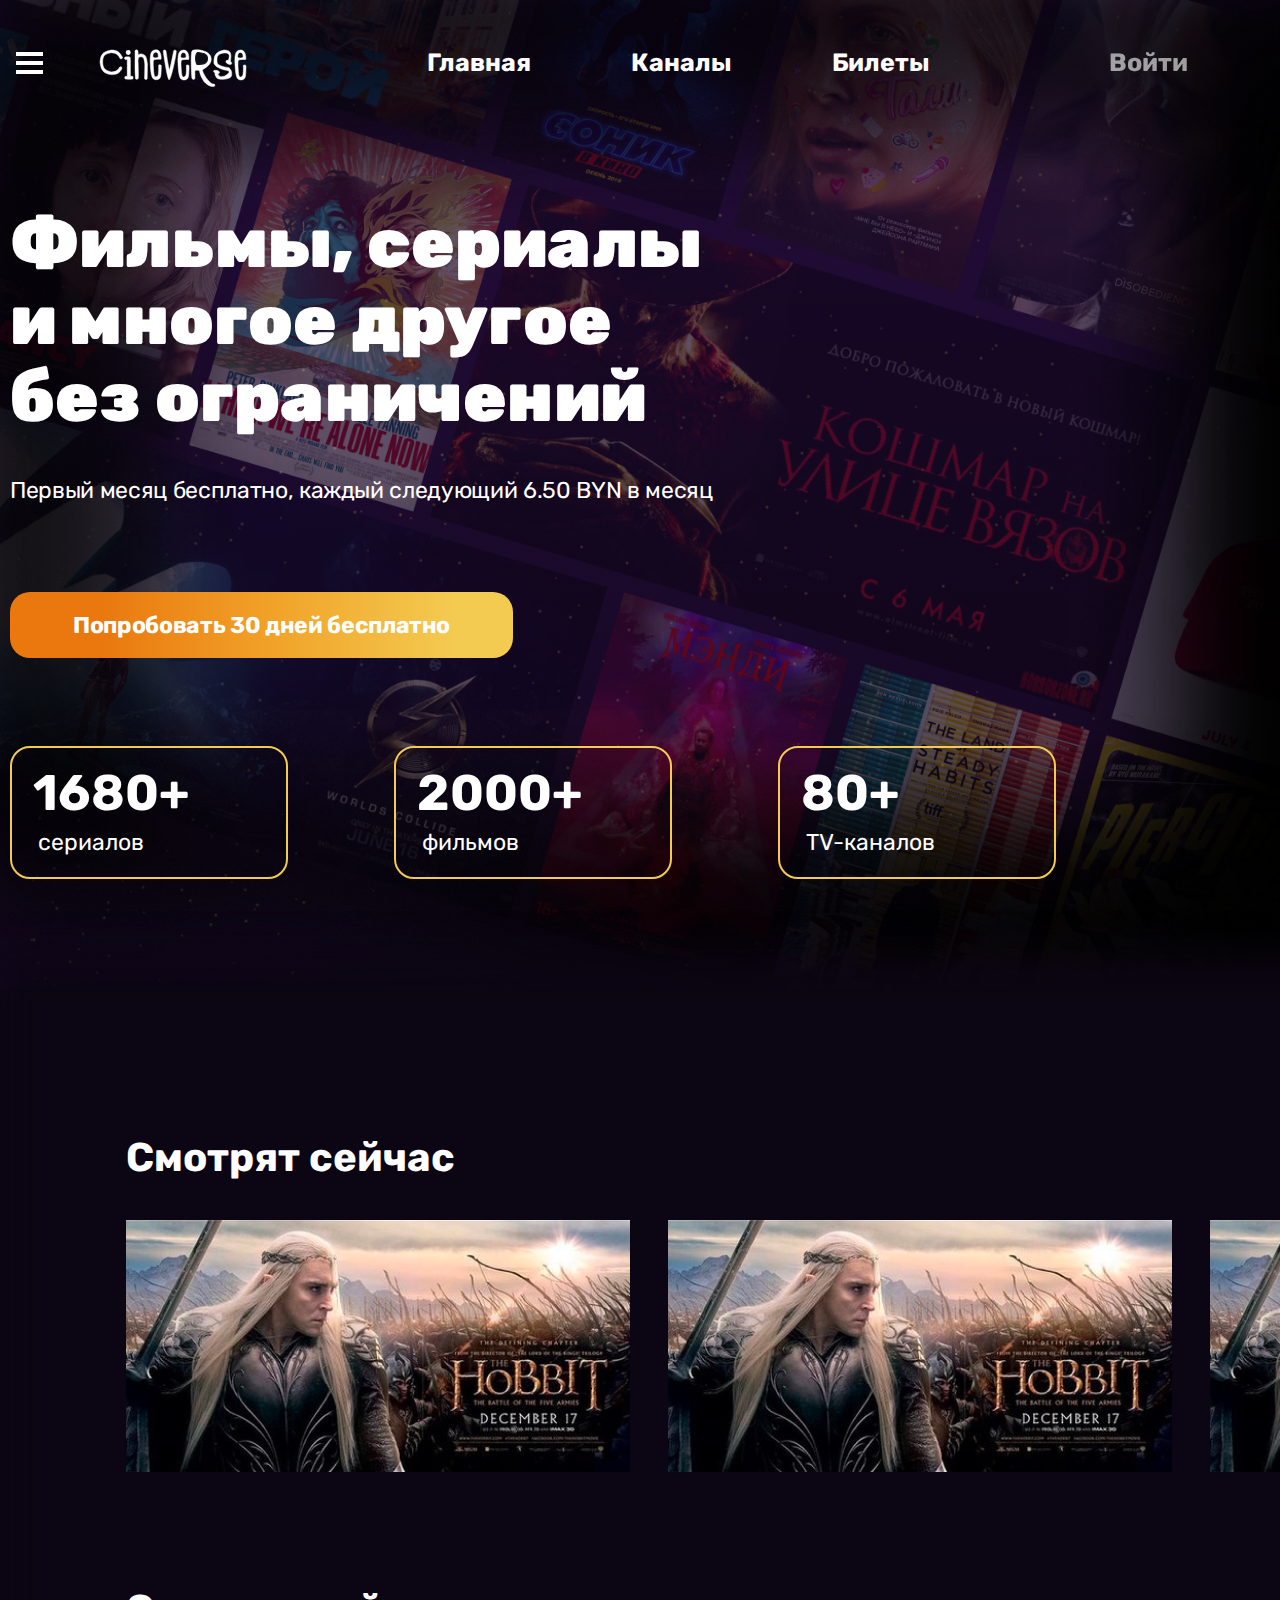
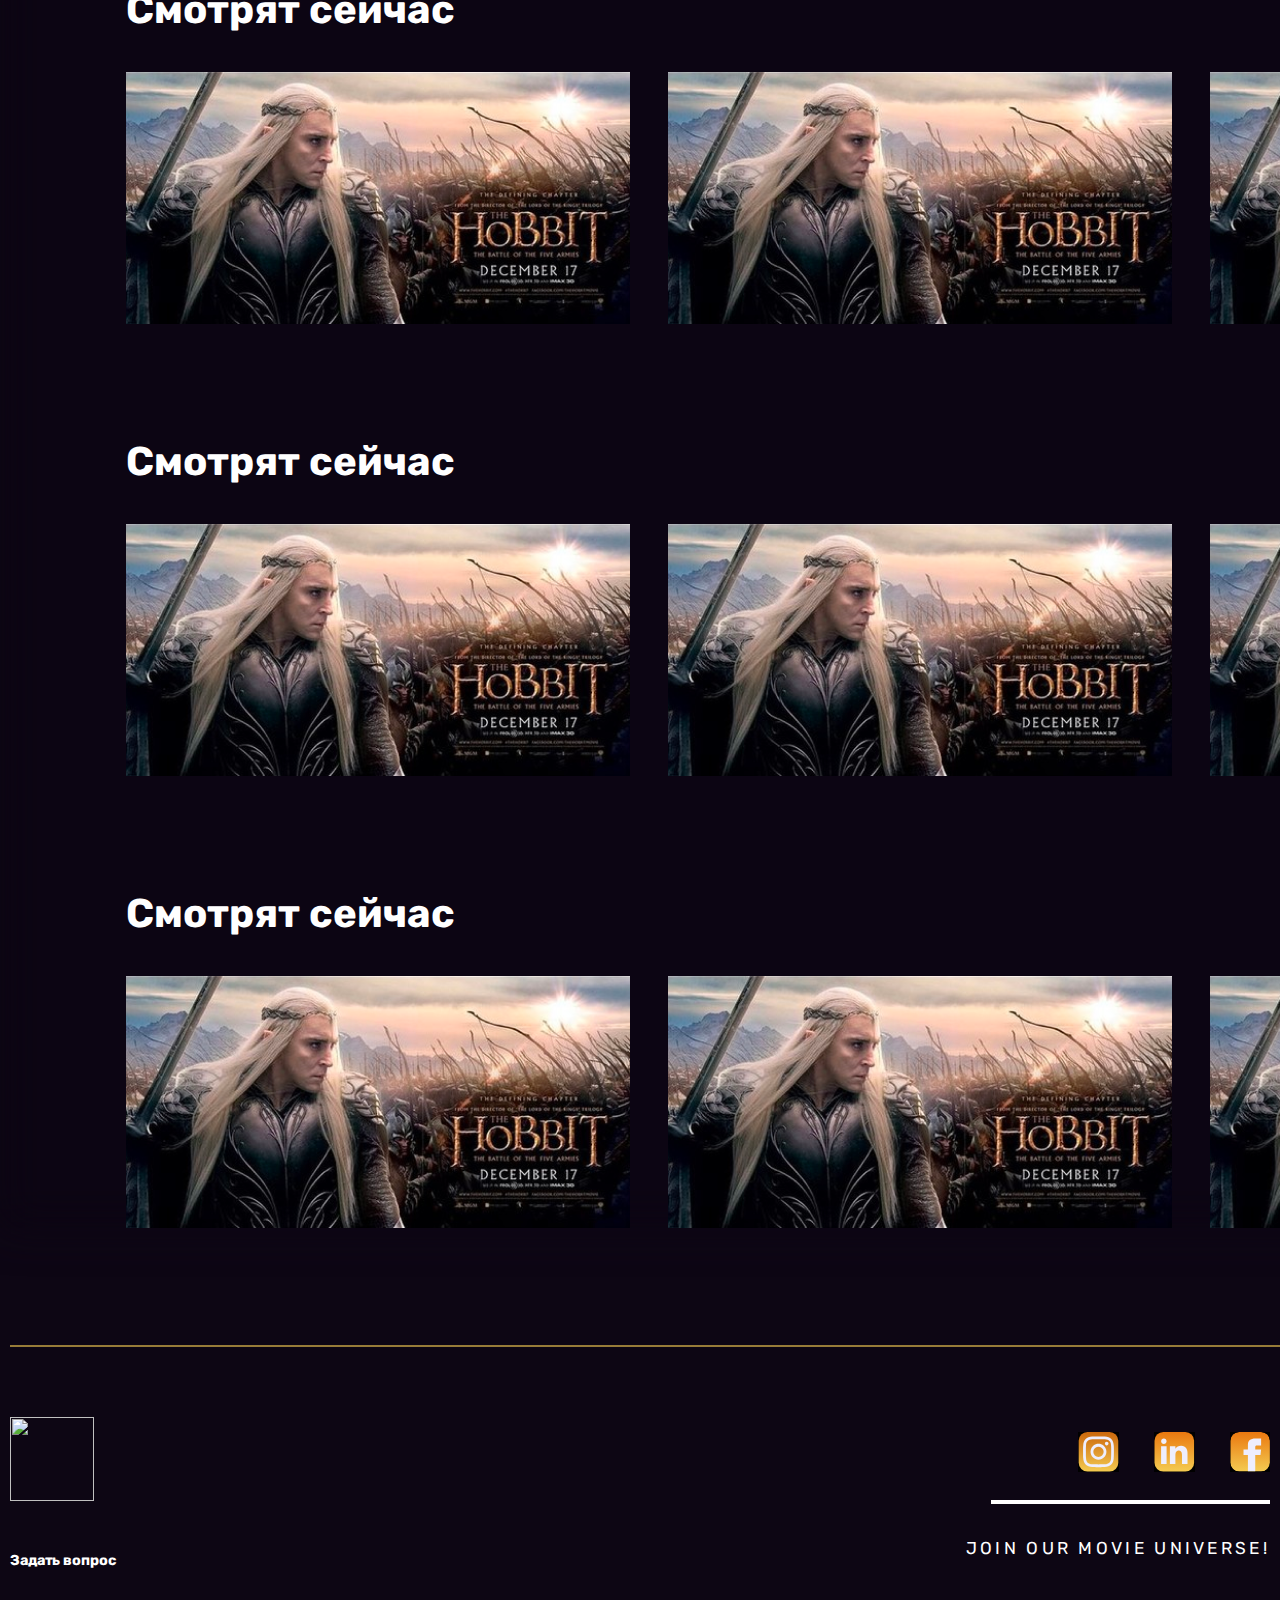
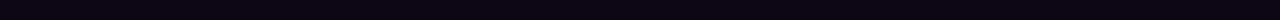
==== index.html @ 1acb1a7b "added popup menu for header" ====
<!DOCTYPE html>
<html lang="ru">
  <head>
    <meta charset="UTF-8" />
    <meta http-equiv="X-UA-Compatible" content="IE=edge" />
    <meta name="viewport" content="width=device-width, initial-scale=1.0" />
    <title>Главная</title>
    <link rel="preconnect" href="https://fonts.googleapis.com" />
    <link rel="preconnect" href="https://fonts.gstatic.com" crossorigin />
    <link
      href="https://fonts.googleapis.com/css2?family=Rubik:wght@400;700;900&display=swap"
      rel="stylesheet"
    />
    <link rel="stylesheet" href="style.css" />
  </head>
  <body>
    <div class="wrapper">
      <header class="header">
        <div class="container">
          <div class="header__inner">
            <div class="header__menu">
              <button class="header__btn">
                <span></span>
                <span></span>
                <span></span>
              </button>
              <div class="header__menu-container">
                <ul class="menu-list">
                  <li class="menu-item">
                    <img class="menu-icon" src="images/general.png" alt="" /><a
                      href="index.html"
                      class="menu-link"
                      >Главная</a
                    >
                  </li>
                  <li class="menu-item">
                    <img class="menu-icon" src="images/ticket.png" alt="" /><a
                      href=""
                      class="menu-link"
                      >Билеты</a
                    >
                  </li>
                  <li class="menu-item">
                    <img class="menu-icon" src="images/sub.png" alt="" /><a
                      href="subscription.html"
                      class="menu-link"
                      >Подписка</a
                    >
                  </li>
                  <li class="menu-item">
                    <img class="menu-icon" src="images/media.png" alt="" /><a
                      href=""
                      class="menu-link"
                      >Медиа</a
                    >
                  </li>
                </ul>
              </div>
            </div>
            <img class="logo" src="images/Logo_words.svg" alt="" />
            <nav class="menu">
              <ul class="menu__list">
                <li class="menu__list-item">
                  <a class="menu__list-link" href="#">Главная</a>
                </li>
                <li class="menu__list-item">
                  <a class="menu__list-link" href="#">Каналы</a>
                </li>
                <li class="menu__list-item">
                  <a class="menu__list-link" href="#">Билеты</a>
                </li>
              </ul>
            </nav>
            <div class="menu__list-item">
              <a href="login.html" class="menu__list-link menu__login">Войти</a>
            </div>
          </div>
        </div>
      </header>
      <main class="main">
        <section class="promo">
          <div class="container">
            <div class="promo__inner">
              <h1 class="promo__title">Фильмы, сериалы и многое другое без ограничений</h1>
              <p class="promo__offer">Первый месяц бесплатно, каждый следующий 6.50 BYN в месяц</p>
              <button class="promo__btn" type="button" onclick="animateButton()">
                <p class="promo__btn-text">Попробовать 30 дней бесплатно</p>
              </button>
              <div class="promo__decorate">
                <div class="promo__decorate__el">
                  <h2 class="promo__decorate__el__stat">1680+</h2>
                  <p class="promo__decorate__el__type">сериалов</p>
                </div>
                <div class="promo__decorate__el">
                  <h2 class="promo__decorate__el__stat">2000+</h2>
                  <p class="promo__decorate__el__type">фильмов</p>
                </div>
                <div class="promo__decorate__el">
                  <h2 class="promo__decorate__el__stat">80+</h2>
                  <p class="promo__decorate__el__type">TV-каналов</p>
                </div>
              </div>
            </div>
          </div>
        </section>
        <section class="films">
          <div class="container">
            <div class="films__inner">
              <div class="watching-now">
                <a class="watching-now__title" href="#">Смотрят сейчас</a>
                <div class="watching-now__films">
                  <img class="film-poster" src="images/hobbit.png" alt="film" />
                  <img class="film-poster" src="images/hobbit.png" alt="film" />
                  <img class="film-poster" src="images/hobbit.png" alt="film" />
                </div>
              </div>
              <div class="recommended-series">
                <a class="watching-now__title" href="#">Смотрят сейчас</a>
                <div class="watching-now__films">
                  <img class="film-poster" src="images/hobbit.png" alt="film" />
                  <img class="film-poster" src="images/hobbit.png" alt="film" />
                  <img class="film-poster" src="images/hobbit.png" alt="film" />
                </div>
              </div>
              <div class="movies-evening">
                <a class="watching-now__title" href="#">Смотрят сейчас</a>
                <div class="watching-now__films">
                  <img class="film-poster" src="images/hobbit.png" alt="film" />
                  <img class="film-poster" src="images/hobbit.png" alt="film" />
                  <img class="film-poster" src="images/hobbit.png" alt="film" />
                </div>
              </div>
              <div class="free-films">
                <a class="watching-now__title" href="#">Смотрят сейчас</a>
                <div class="watching-now__films">
                  <img class="film-poster" src="images/hobbit.png" alt="film" />
                  <img class="film-poster" src="images/hobbit.png" alt="film" />
                  <img class="film-poster" src="images/hobbit.png" alt="film" />
                </div>
              </div>
            </div>
          </div>
        </section>
        <footer class="footer">
          <div class="container">
            <div class="footer__inner">
              <div class="horizontal-line"></div>
              <div class="footer__contain">
                <div class="footer__question">
                  <img class="logo-pic" src="images/logo_pic.svg" alt="" />
                  <p class="questionn">Задать вопрос</p>
                </div>
                <div class="footer__social-media">
                  <div class="social-media">
                    <img src="images/inst.svg" alt="" />
                    <img src="images/linked.svg" alt="" />
                    <img src="images/facebook.svg" alt="" />
                  </div>
                  <div class="horizontal-line--small"></div>
                  <p class="footer__wish">JOIN OUR MOVIE UNIVERSE!</p>
                </div>
              </div>
            </div>
          </div>
        </footer>
      </main>
    </div>
    <script src="main.js"></script>
  </body>
</html>
---- style.css ----
html {
  box-sizing: border-box;
  margin: 0;
  padding: 0;
}

*,
*:before,
*:after {
  box-sizing: inherit;
}

body {
  overflow-x: hidden;
  margin: 0;
  padding: 0;
  font-family: "Rubik", sans-serif;
}

h1,
h2,
h3,
h4,
h5,
h6,
p,
span {
  margin: 0;
}

a {
  text-decoration: none;
  color: inherit;
}

ul {
  list-style: none;
  padding: 0;
}

.wrapper {
  width: 100vw;
  min-height: 2200px;
  background: linear-gradient(180deg, #250d3c 0%, #000 63.02%);
  position: relative;
}

.container {
  max-width: 1280px;
  padding: 0 10px;
  margin: 0 auto;
}

.header {
  position: absolute;
  left: 0;
  right: 0;
}

.header__menu {
  position: relative;
}

.header__btn {
  position: relative;
  z-index: 10;
  display: flex;
  flex-direction: column;
  gap: 5px;
  border: none;
  background-color: transparent;
  margin-right: 50px;
  cursor: pointer;
}

.header__btn span {
  border: 2px solid #fff;
  width: 27px;
}

.header__menu-container {
  visibility: hidden;
  opacity: 0;
  z-index: 5;
  top: -24px;
  left: -28px;
  position: absolute;
  width: 290px;
  height: 380px;
  border-radius: 20px;
  background: #5c4375;
  transition: opacity 0.3s, visibility 0s linear 0.3s; /* Добавлена задержка для visibility */
}

.menu-list {
  display: flex;
  flex-direction: column;
  gap: 30px;
  margin: 110px 0 0 22px;
}

.menu-item {
  display: flex;
  gap: 38px;
  align-items: center;
}

.menu-link {
  color: #fff;
  font-size: 32px;
  font-weight: 700;
}

.header__menu-container.menu-open {
  visibility: visible;
  opacity: 1;
  z-index: 5;
  top: -24px;
  left: -28px;
  position: absolute;
  width: 290px;
  height: 380px;
  border-radius: 20px;
  background: #5c4375;
  transition: opacity 0.3s, visibility 0s linear 0s;
}

.logo {
  padding-top: 10px;
  position: relative;
  z-index: 10;
}

.header__inner {
  display: flex;
  align-items: center;
  padding: 32px 0px 0px 0px;
}

.menu {
  width: 862px;
  display: flex;
  justify-content: center;
}

.menu__list {
  display: flex;
  gap: 100px;
  list-style-type: none;
}

.menu__list-link {
  color: #fff;
  font-size: 25px;
  font-weight: 700;
}

.menu__login {
  opacity: 0.6;
}

.promo {
  background-image: url(images/фон.png);
  background-size: cover;
  background-repeat: no-repeat;
  height: 990px;
  padding-top: 205px;
}

.promo__inner {
}

.promo__title {
  color: #fff;
  font-size: 70px;
  font-weight: 900;
  letter-spacing: 0.2px;
  line-height: 77.06px;
  width: 746px;
  margin-bottom: 40px;
}

.promo__offer {
  color: #fff;
  font-size: 23px;
  font-weight: 400;
  letter-spacing: -0.34px;
  margin-bottom: 88px;
}

/* .promo__btn {
  font-family: Rubik;
  padding: 19px 63px;
  align-items: center;
  border-radius: 20px;
  background: linear-gradient(
    270deg,
    #f4cb51 11.01%,
    #f1a329 47.16%,
    #ea780f 81.68%
  );
  border: none;
  margin-bottom: 88px;
} */

.promo__btn {
  font-family: Rubik;
  padding: 19px 63px;
  align-items: center;
  border-radius: 20px;
  cursor: pointer;
  background: linear-gradient(270deg, #f4cb51 11.01%, #f1a329 47.16%, #ea780f 81.68%);
  border: none;
  margin-bottom: 88px;
  transition: transform 0.2s ease-in-out; /* добавляем transition для плавной анимации */
}

.promo__btn:hover {
  font-family: Rubik;
  padding: 19px 63px;
  align-items: center;
  border-radius: 20px;
  cursor: pointer;
  background: linear-gradient(270deg, #f4cb51 11.01%, #f1a329 47.16%, #ea780f 81.68%);
  box-shadow: 2px 3px 20px 0px rgba(0, 0, 0, 0.6) inset;
  border: none;
  margin-bottom: 88px;
  transition: transform 0.2s ease-in-out; /* добавляем transition для плавной анимации */
}

.promo__btn.clicked {
  transform: scale(0.95); /* изменяем масштаб при нажатии */
}

.promo__btn-text {
  color: #fff;
  font-size: 23px;
  font-weight: 700;
  letter-spacing: -0.34px;
}

.promo__decorate {
  display: flex;
  gap: 106px;
}

.promo__decorate__el {
  width: 278px;
  height: 133px;
  border: 2px solid #f4cb52;
  border-radius: 20px;
}

.promo__decorate__el__stat {
  color: #fff;
  font-size: 50px;
  font-weight: 700;
  margin: 28px 0 15px 21px;
  line-height: 35px;
}
.promo__decorate__el__type {
  color: #fff;
  font-size: 23px;
  font-weight: 400;
  margin: 0 0 22px 26px;
  line-height: 32.455px;
}

.films * {
  position: relative;
}

.films {
  background-color: #0c0513;
  /* filter: blur(20px); */
  min-width: 1512px;
  min-height: 1500px;
  position: relative;
  top: 0px;
}

.films::before {
  content: "";
  position: absolute;
  top: -30px;
  left: 0;
  right: 0;
  bottom: 0;
  background-color: inherit;
  filter: blur(20px);
}

.watching-now {
  padding-top: 144px;
}

.watching-now__title {
  color: #fff;
  font-size: 40px;
  font-weight: 700;
  margin-bottom: 39px;
  display: block;
}
.watching-now__films {
  display: flex;
  gap: 38px;
}
.film-poster {
  width: 504px;
  height: 252px;
}

.recommended-series {
  margin-top: 114px;
}

.movies-evening {
  margin-top: 114px;
}

.free-films {
  margin-top: 114px;
}

.footer {
  background: #0d0614;
}

.footer__inner {
  padding-bottom: 53px;
  padding-top: 117px;
}

.horizontal-line {
  height: 0px;
  border: 1px SOLID rgba(244, 203, 82, 0.6);
  width: 1300px;
  margin: 0px auto 70px auto;
}

.footer__contain {
  display: flex;
  justify-content: space-between;
}

.footer__question {
}

.logo-pic {
  width: 84px;
  height: 84px;
  margin-bottom: 54px;
}

.questionn {
  color: #fff;
  font-family: Rubik;
  font-size: 14.396px;
  font-style: normal;
  font-weight: 700;
  line-height: 11.68px; /* 81.138% */
  letter-spacing: -0.121px;
}

.footer__social-media {
  display: flex;
  flex-direction: column;
  align-items: end;
  margin-top: 15px;
}

.social-media {
  display: flex;
  gap: 35px;
}

.horizontal-line--small {
  border: 2px solid #fff;
  width: 279px;
  height: 0px;
  margin-top: 28px;
}

.footer__wish {
  color: #fff;
  text-align: center;
  font-family: Rubik;
  font-size: 17.268px;
  font-style: normal;
  font-weight: 400;
  line-height: 21.949px; /* 127.105% */
  letter-spacing: 3.3px;
  padding-top: 34px;
}
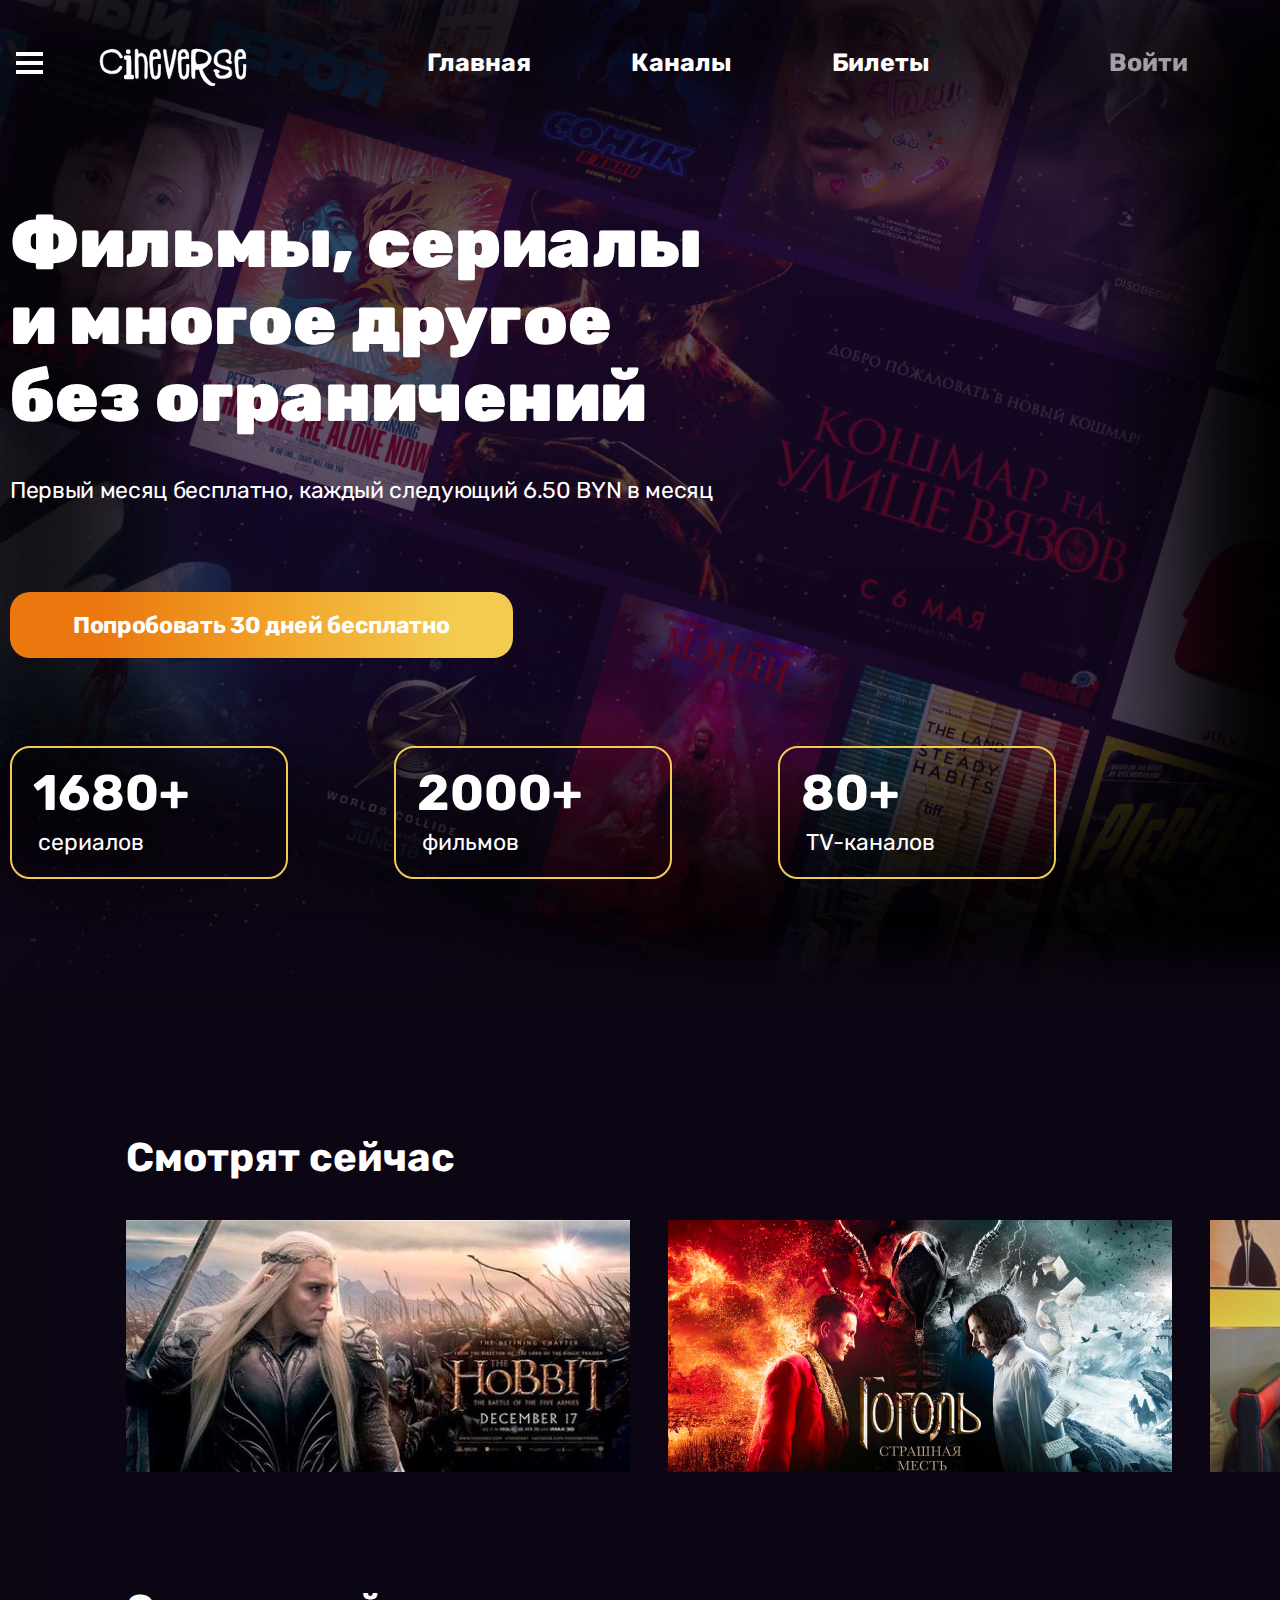
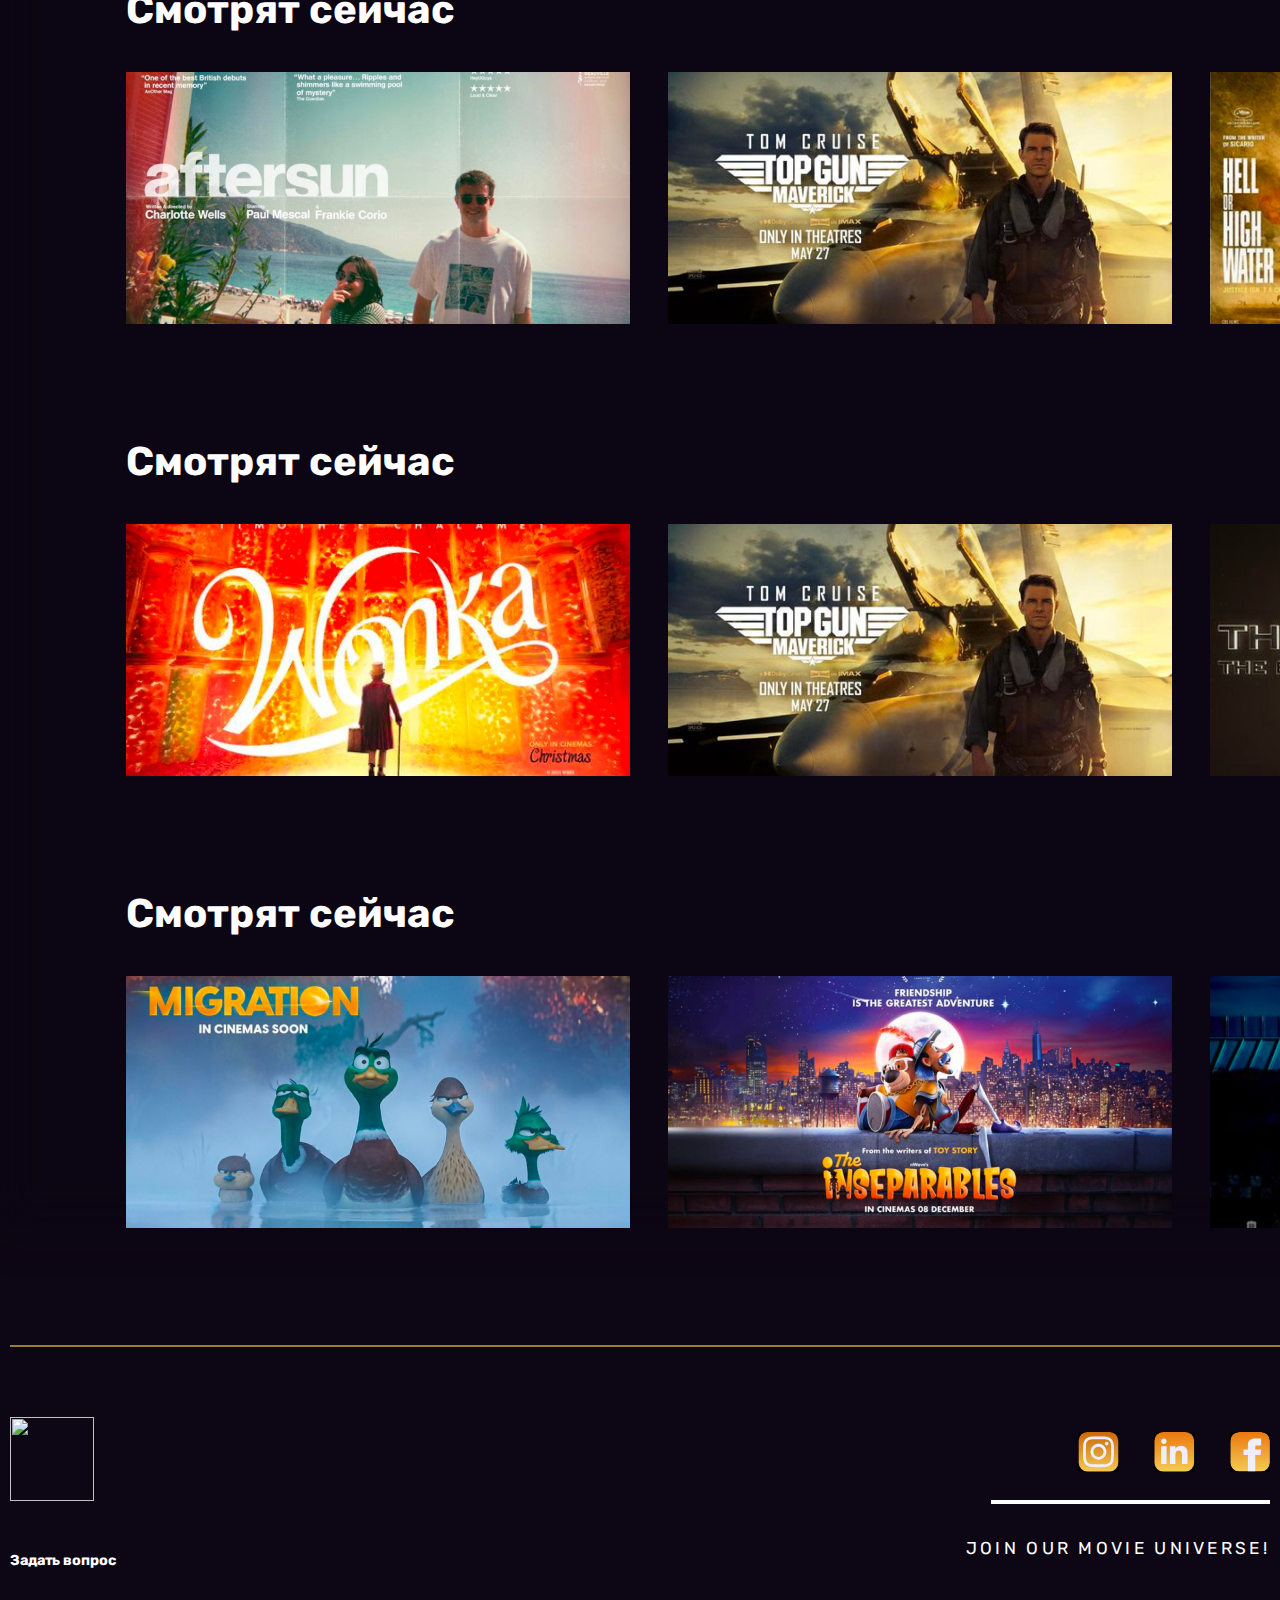
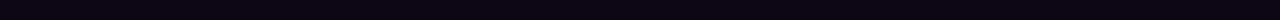
==== commit 0c706506: "changed posters" ====
--- a/index.html
+++ b/index.html
@@ -110,32 +110,32 @@
                 <a class="watching-now__title" href="#">Смотрят сейчас</a>
                 <div class="watching-now__films">
                   <img class="film-poster" src="images/hobbit.png" alt="film" />
-                  <img class="film-poster" src="images/hobbit.png" alt="film" />
-                  <img class="film-poster" src="images/hobbit.png" alt="film" />
+                  <img class="film-poster" src="images/гоголь2.png" alt="film" />
+                  <img class="film-poster" src="images/гоголь.png" alt="film" />
                 </div>
               </div>
               <div class="recommended-series">
                 <a class="watching-now__title" href="#">Смотрят сейчас</a>
                 <div class="watching-now__films">
-                  <img class="film-poster" src="images/hobbit.png" alt="film" />
-                  <img class="film-poster" src="images/hobbit.png" alt="film" />
-                  <img class="film-poster" src="images/hobbit.png" alt="film" />
+                  <img class="film-poster" src="images/afterson.png" alt="film" />
+                  <img class="film-poster" src="images/гоголь3.png" alt="film" />
+                  <img class="film-poster" src="images/гоголь4.png" alt="film" />
                 </div>
               </div>
               <div class="movies-evening">
                 <a class="watching-now__title" href="#">Смотрят сейчас</a>
                 <div class="watching-now__films">
-                  <img class="film-poster" src="images/hobbit.png" alt="film" />
-                  <img class="film-poster" src="images/hobbit.png" alt="film" />
-                  <img class="film-poster" src="images/hobbit.png" alt="film" />
+                  <img class="film-poster" src="images/гоголь5.png" alt="film" />
+                  <img class="film-poster" src="images/гоголь6.png" alt="film" />
+                  <img class="film-poster" src="images/голодныеигры.png" alt="film" />
                 </div>
               </div>
               <div class="free-films">
                 <a class="watching-now__title" href="#">Смотрят сейчас</a>
                 <div class="watching-now__films">
-                  <img class="film-poster" src="images/hobbit.png" alt="film" />
-                  <img class="film-poster" src="images/hobbit.png" alt="film" />
-                  <img class="film-poster" src="images/hobbit.png" alt="film" />
+                  <img class="film-poster" src="images/гоголь8.png" alt="film" />
+                  <img class="film-poster" src="images/гоголь9.png" alt="film" />
+                  <img class="film-poster" src="images/freddys.png" alt="film" />
                 </div>
               </div>
             </div>
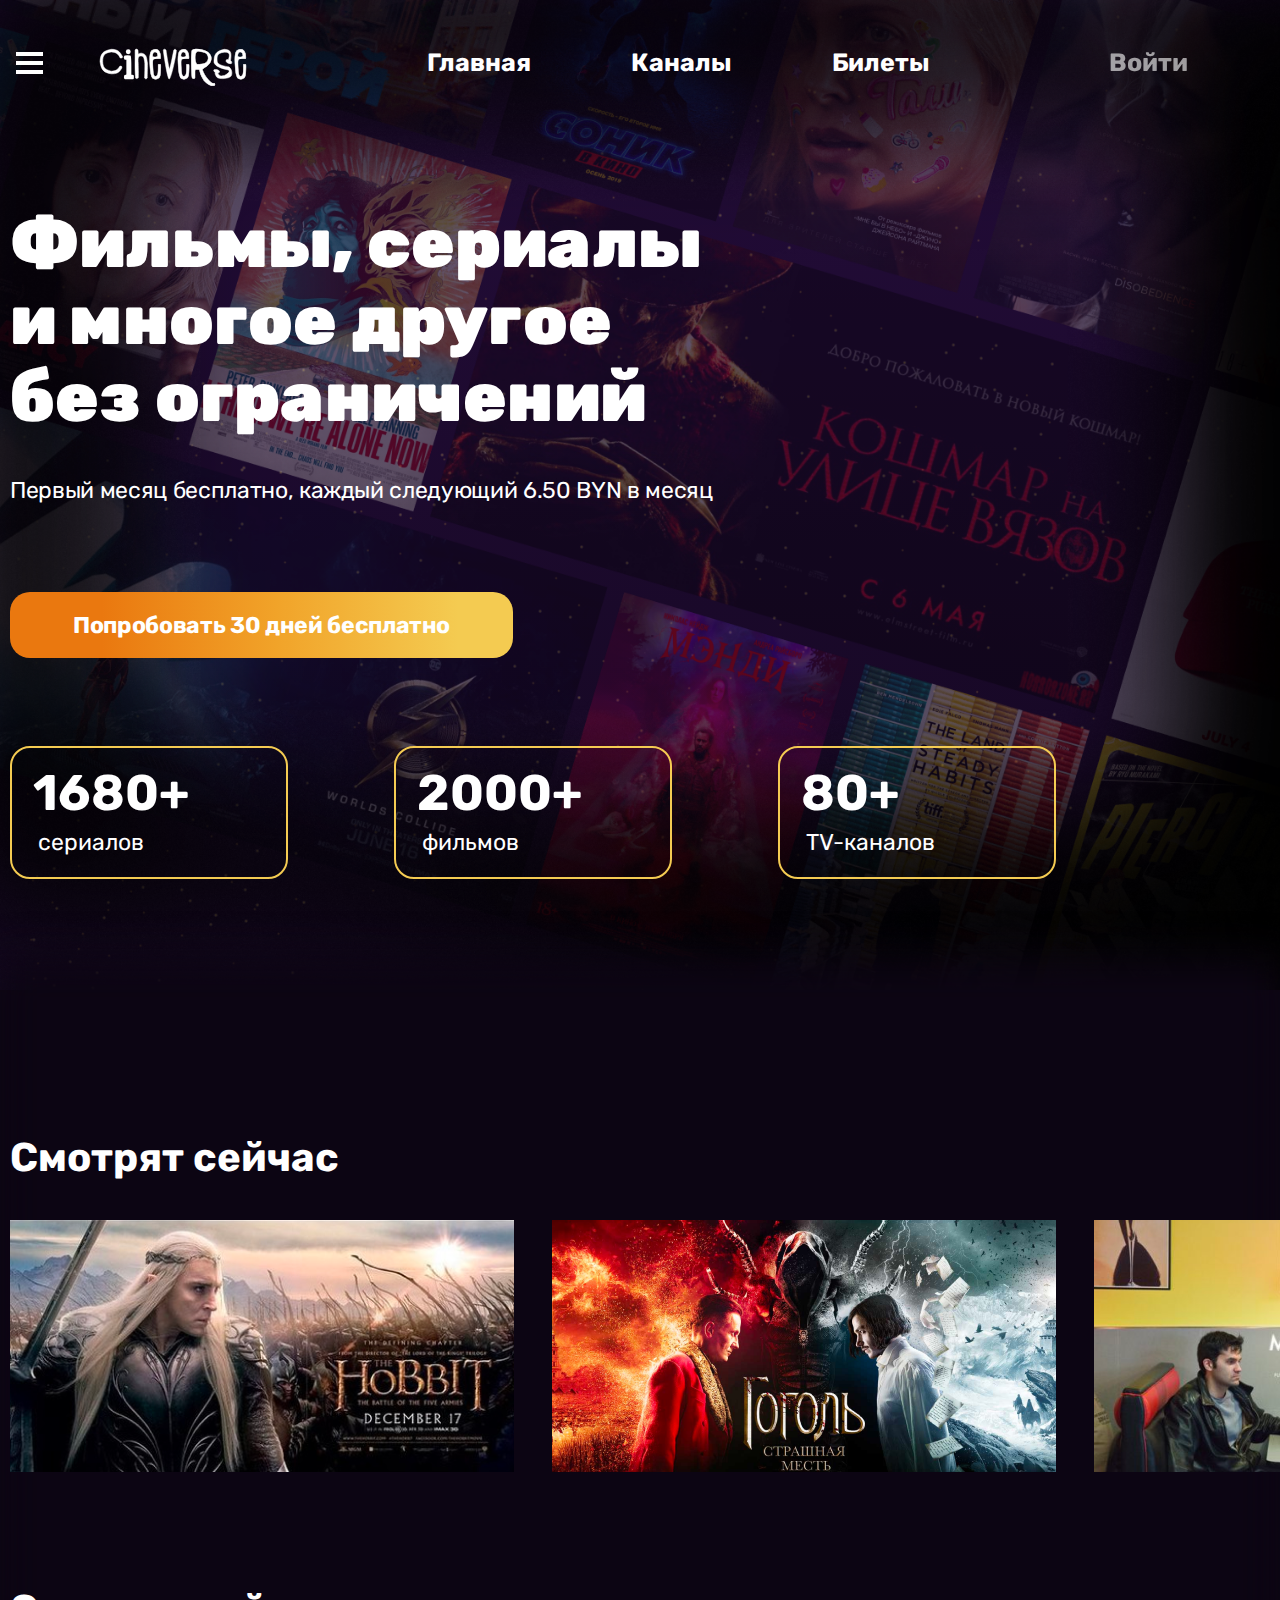
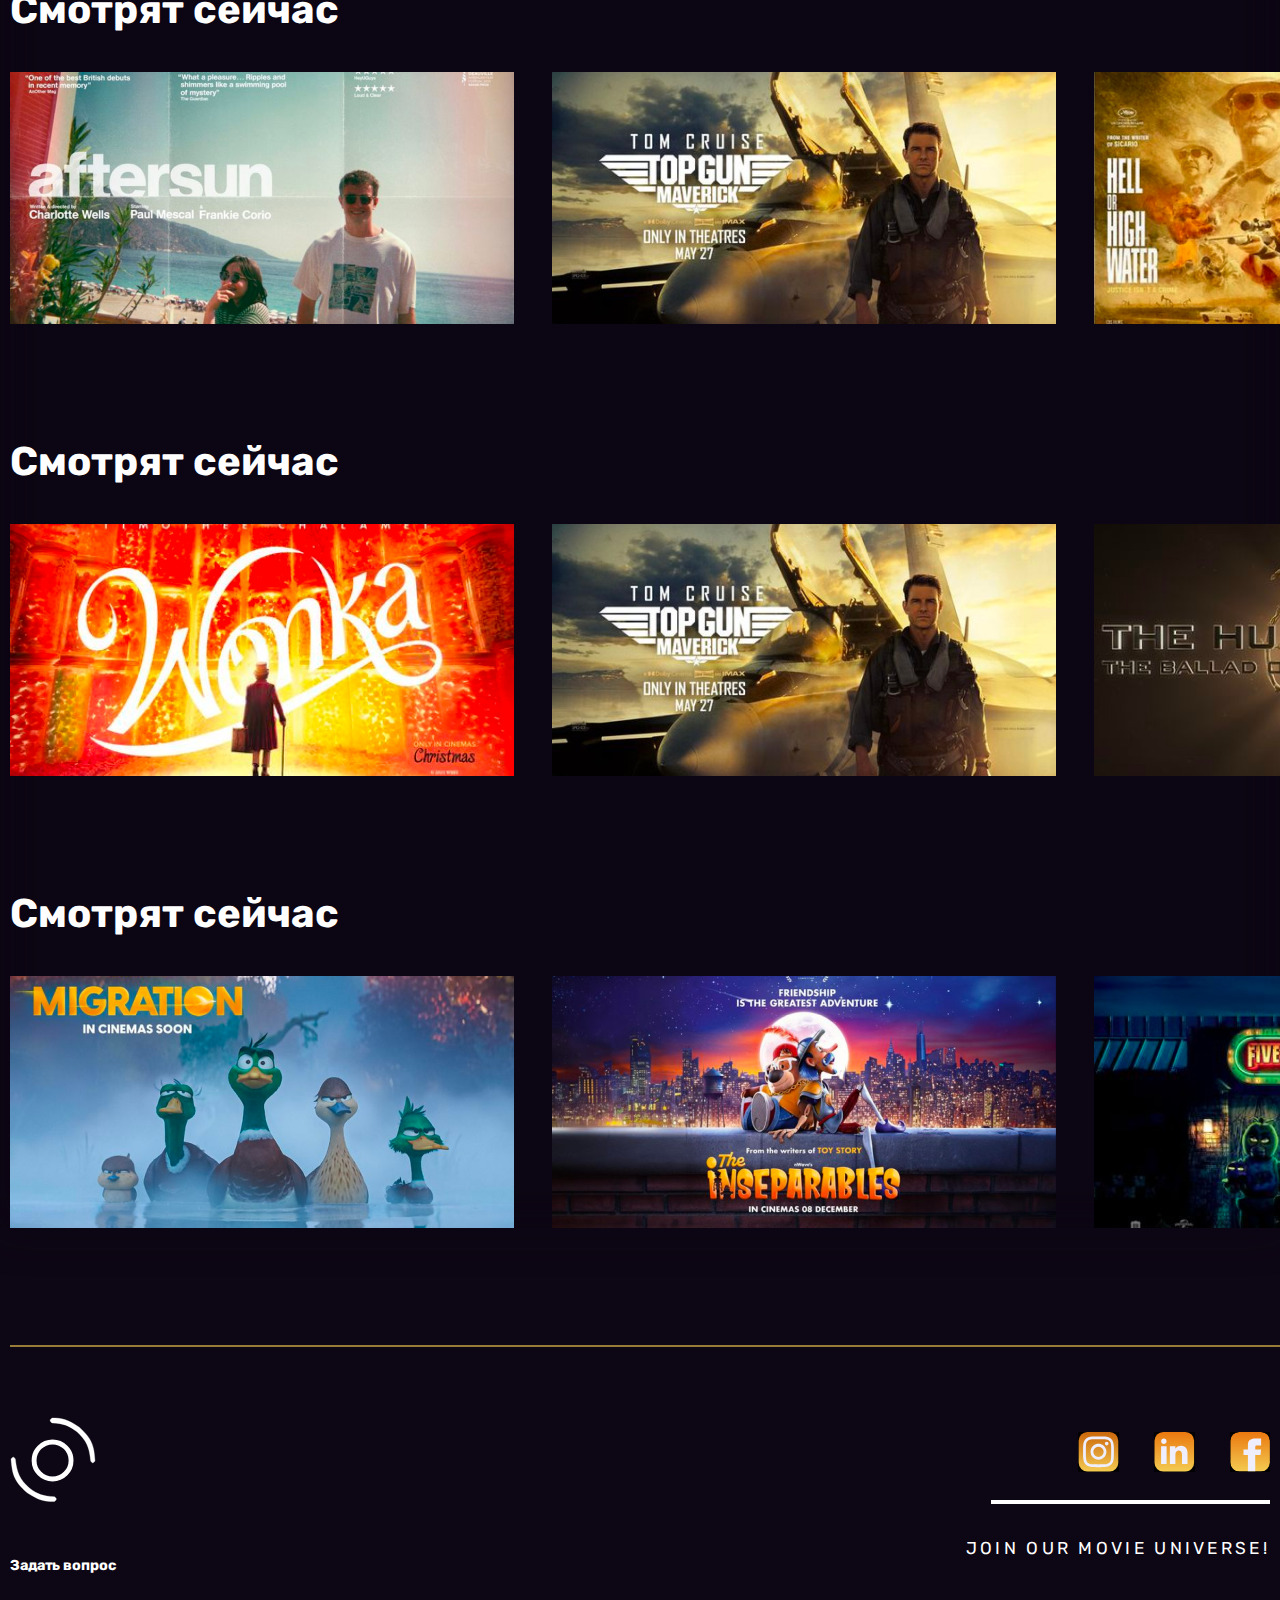
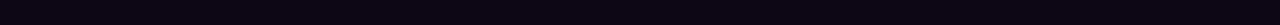
==== commit 3bd2b6ad: "logo pic changed" ====
--- a/index.html
+++ b/index.html
@@ -147,7 +147,31 @@
               <div class="horizontal-line"></div>
               <div class="footer__contain">
                 <div class="footer__question">
-                  <img class="logo-pic" src="images/logo_pic.svg" alt="" />
+                  <svg
+                    xmlns="http://www.w3.org/2000/svg"
+                    width="86"
+                    height="85"
+                    viewBox="0 0 86 85"
+                    fill="none"
+                  >
+                    <path
+                      d="M61.0564 43.4438C61.0564 53.658 52.779 61.937 42.5699 61.937C32.3609 61.937 24.0835 53.658 24.0835 43.4438C24.0835 33.2296 32.3609 24.9506 42.5699 24.9506C52.779 24.9506 61.0564 33.2296 61.0564 43.4438Z"
+                      stroke="white"
+                      stroke-width="4.88372"
+                    />
+                    <path
+                      d="M41.9967 1.00001C40.2946 2.61351 38.7589 3.4188 41.9967 5.87529C53.479 6.40449 58.8735 8.46352 66.9386 14.7655C76.7208 23.7279 79.3066 30.3709 80.6997 44.0172C82.2513 46.6116 83.2112 46.2398 85.0001 44.0172C83.9221 30.2768 83.2113 22.584 69.2322 10.177C57.2928 2.16157 51.5775 0.996997 41.9967 1.00001Z"
+                      fill="white"
+                      stroke="white"
+                      stroke-width="0.308932"
+                    />
+                    <path
+                      d="M44.4608 84.5585C46.1463 82.9276 47.6736 82.1066 44.4108 79.6835C32.9236 79.2721 27.5084 77.2685 19.379 71.0496C9.5055 62.188 6.85179 55.5719 5.31878 41.9406C3.7407 39.3622 2.78467 39.7439 1.01866 41.9847C2.23747 55.7134 3.02709 63.3984 17.1327 75.6614C29.1536 83.5539 34.8805 84.6598 44.4608 84.5585Z"
+                      fill="white"
+                      stroke="white"
+                      stroke-width="0.308932"
+                    />
+                  </svg>
                   <p class="questionn">Задать вопрос</p>
                 </div>
                 <div class="footer__social-media">
--- a/style.css
+++ b/style.css
@@ -153,10 +153,32 @@
   color: #fff;
   font-size: 25px;
   font-weight: 700;
-}
+  position: relative;
+}
+
+/* .menu__list-link::after {
+  content: "";
+  position: absolute;
+  bottom: -2px;
+  left: 0;
+  right: 0;
+  height: 3px;
+  width: 0%;
+  background-color: #326bdd;
+  transition: all 0.3s ease;
+}
+
+.menu__list-link:hover::after {
+  width: 80%;
+} */
 
 .menu__login {
   opacity: 0.6;
+  transition: opacity 0.2s ease;
+}
+
+.menu__login:hover {
+  opacity: 0.8;
 }
 
 .promo {
@@ -272,8 +294,7 @@
 
 .films {
   background-color: #0c0513;
-  /* filter: blur(20px); */
-  min-width: 1512px;
+  max-width: 100vw;
   min-height: 1500px;
   position: relative;
   top: 0px;
@@ -343,7 +364,8 @@
   justify-content: space-between;
 }
 
-.footer__question {
+.footer__question svg {
+  margin-bottom: 54px;
 }
 
 .logo-pic {
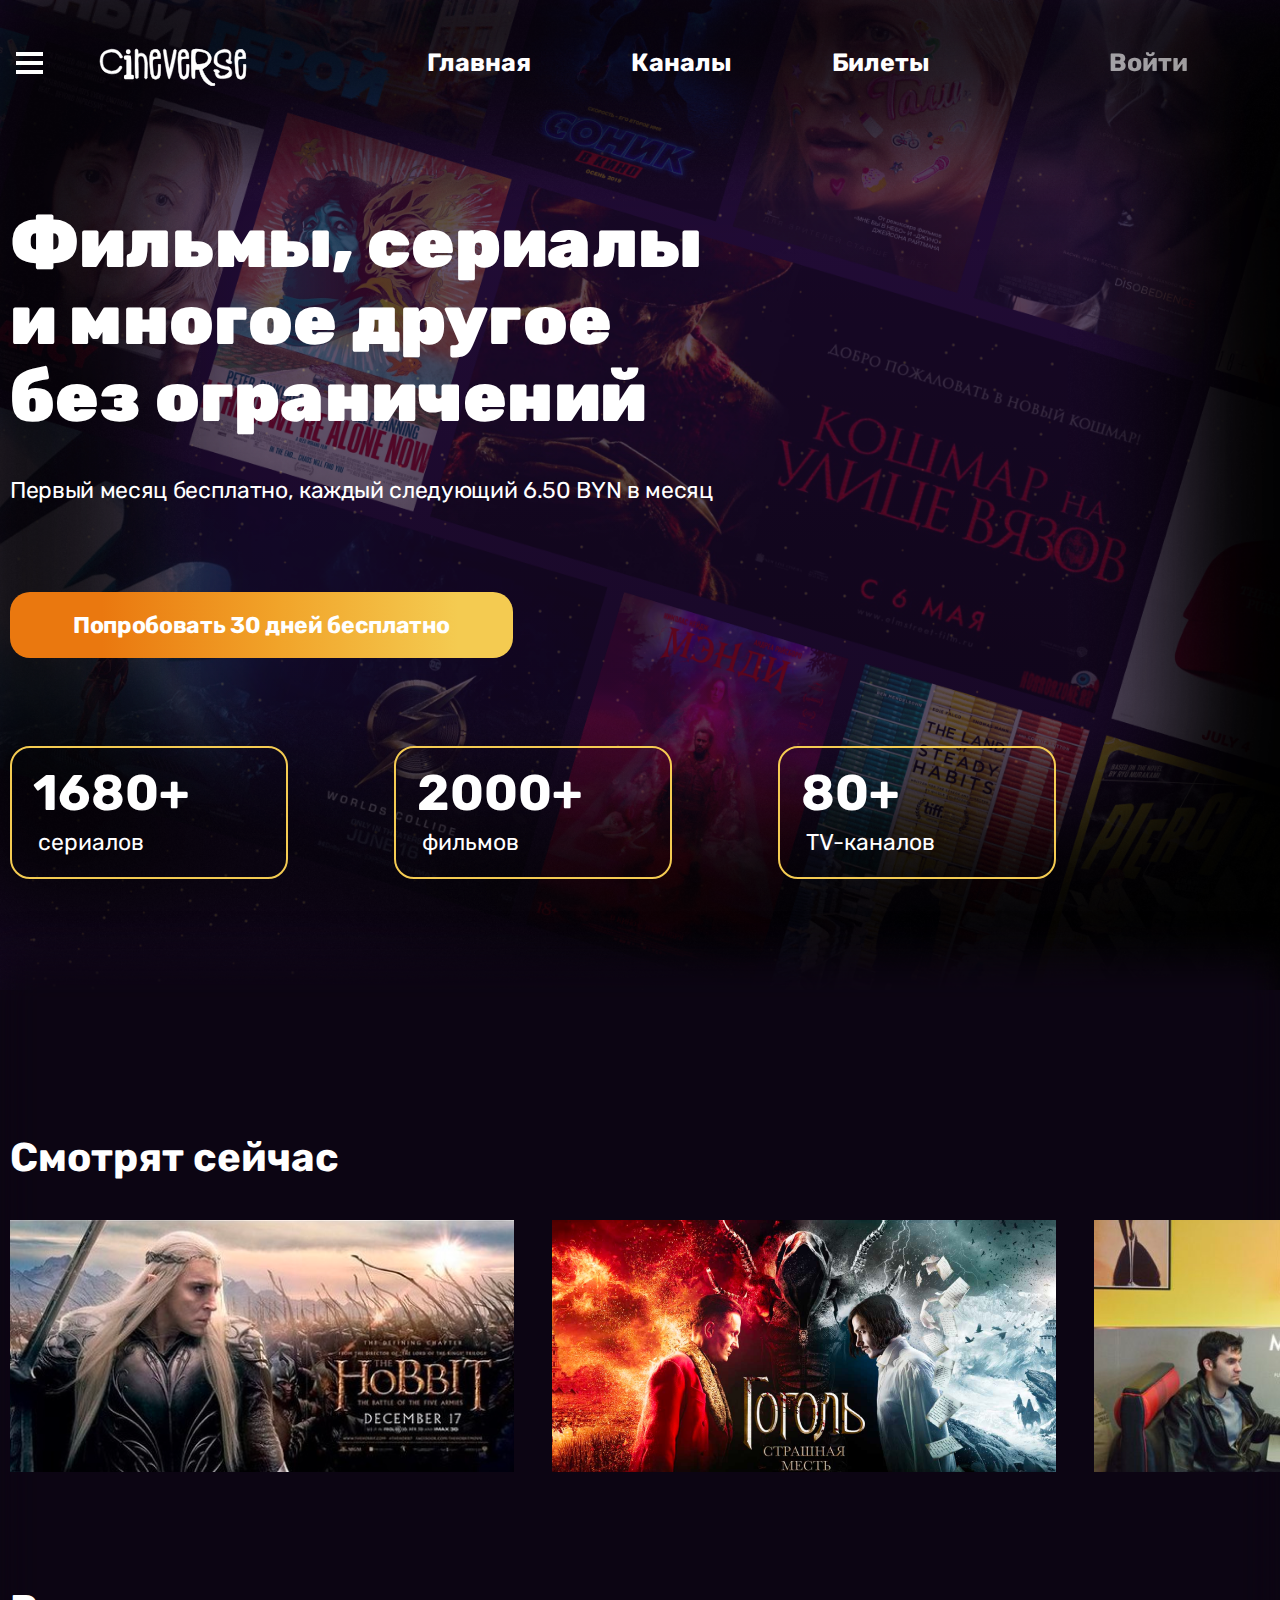
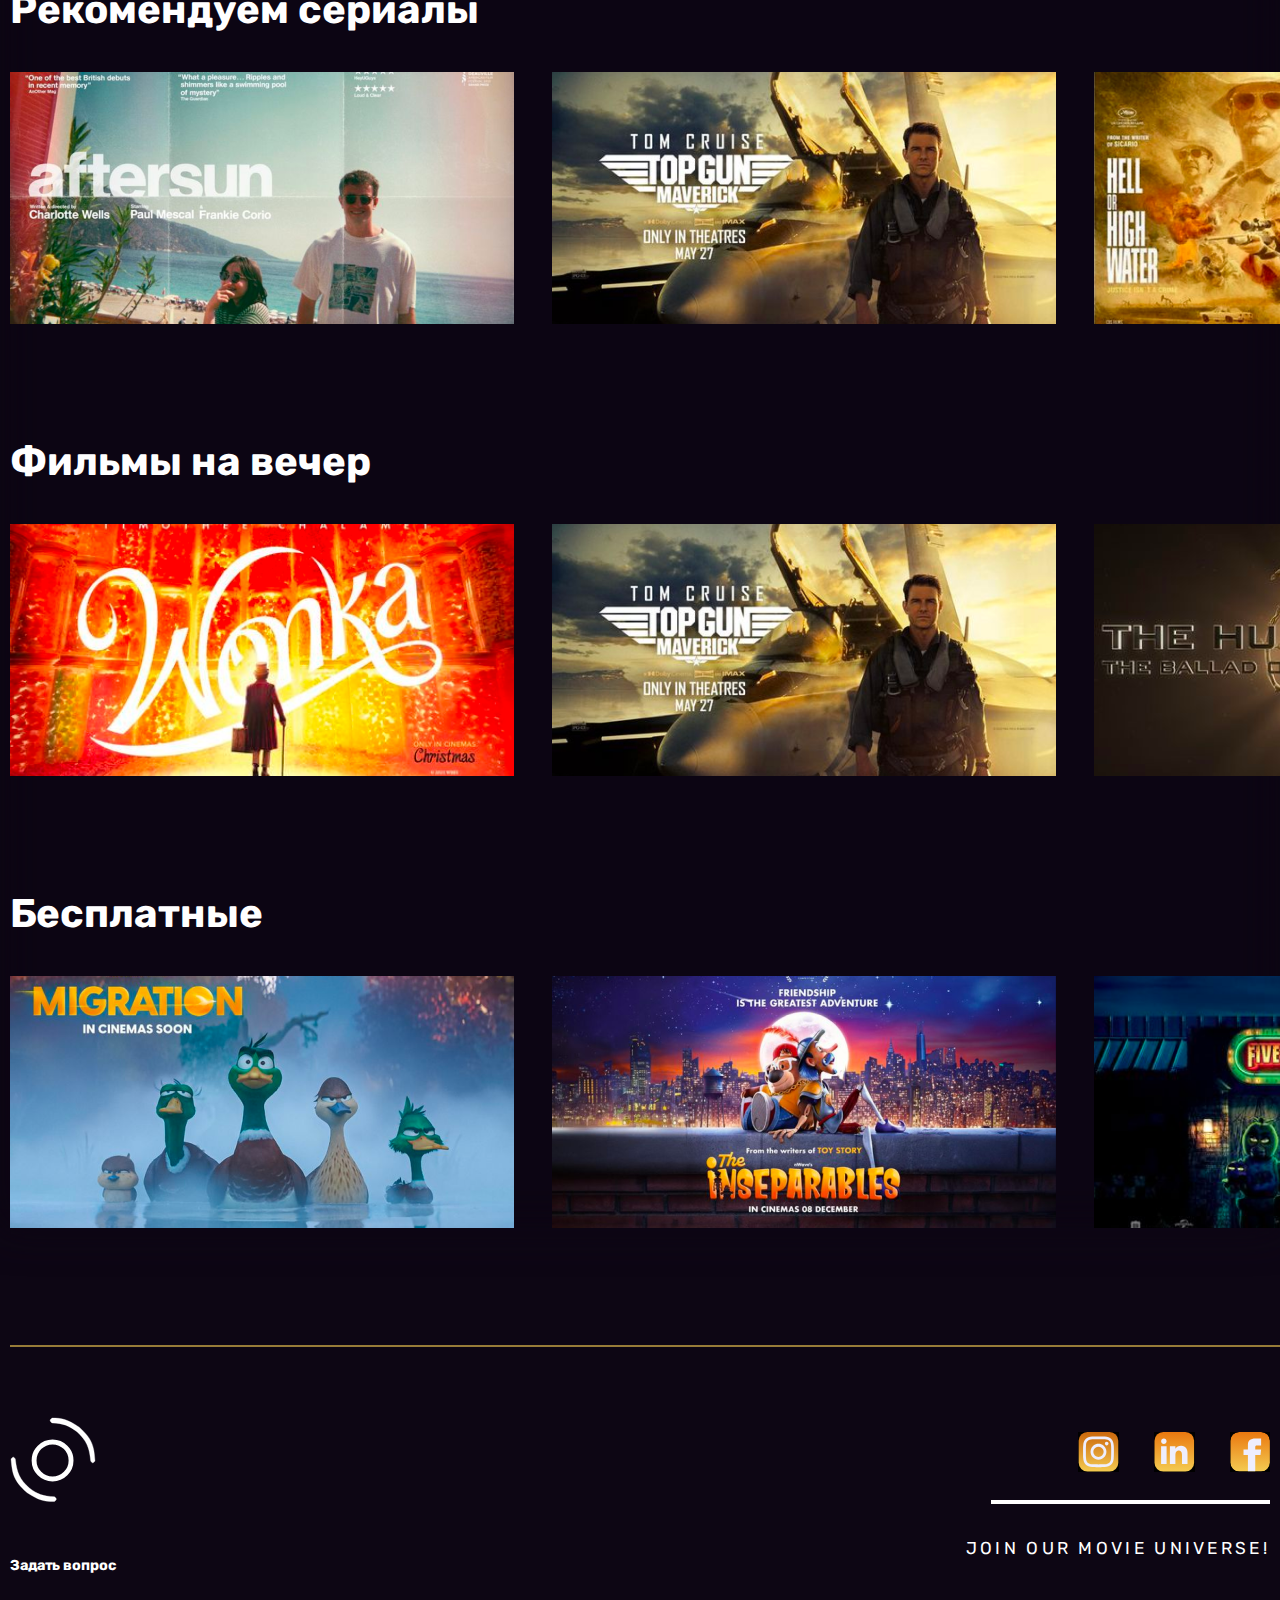
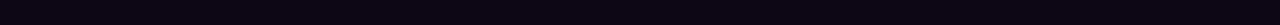
==== commit 9fbfd5a8: "changed text" ====
--- a/index.html
+++ b/index.html
@@ -115,7 +115,7 @@
                 </div>
               </div>
               <div class="recommended-series">
-                <a class="watching-now__title" href="#">Смотрят сейчас</a>
+                <a class="watching-now__title" href="#">Рекомендуем сериалы</a>
                 <div class="watching-now__films">
                   <img class="film-poster" src="images/afterson.png" alt="film" />
                   <img class="film-poster" src="images/гоголь3.png" alt="film" />
@@ -123,7 +123,7 @@
                 </div>
               </div>
               <div class="movies-evening">
-                <a class="watching-now__title" href="#">Смотрят сейчас</a>
+                <a class="watching-now__title" href="#">Фильмы на вечер</a>
                 <div class="watching-now__films">
                   <img class="film-poster" src="images/гоголь5.png" alt="film" />
                   <img class="film-poster" src="images/гоголь6.png" alt="film" />
@@ -131,7 +131,7 @@
                 </div>
               </div>
               <div class="free-films">
-                <a class="watching-now__title" href="#">Смотрят сейчас</a>
+                <a class="watching-now__title" href="#">Бесплатные</a>
                 <div class="watching-now__films">
                   <img class="film-poster" src="images/гоголь8.png" alt="film" />
                   <img class="film-poster" src="images/гоголь9.png" alt="film" />
--- a/style.css
+++ b/style.css
@@ -295,7 +295,7 @@
 .films {
   background-color: #0c0513;
   max-width: 100vw;
-  min-height: 1500px;
+  min-height: 100vh;
   position: relative;
   top: 0px;
 }
@@ -368,12 +368,6 @@
   margin-bottom: 54px;
 }
 
-.logo-pic {
-  width: 84px;
-  height: 84px;
-  margin-bottom: 54px;
-}
-
 .questionn {
   color: #fff;
   font-family: Rubik;
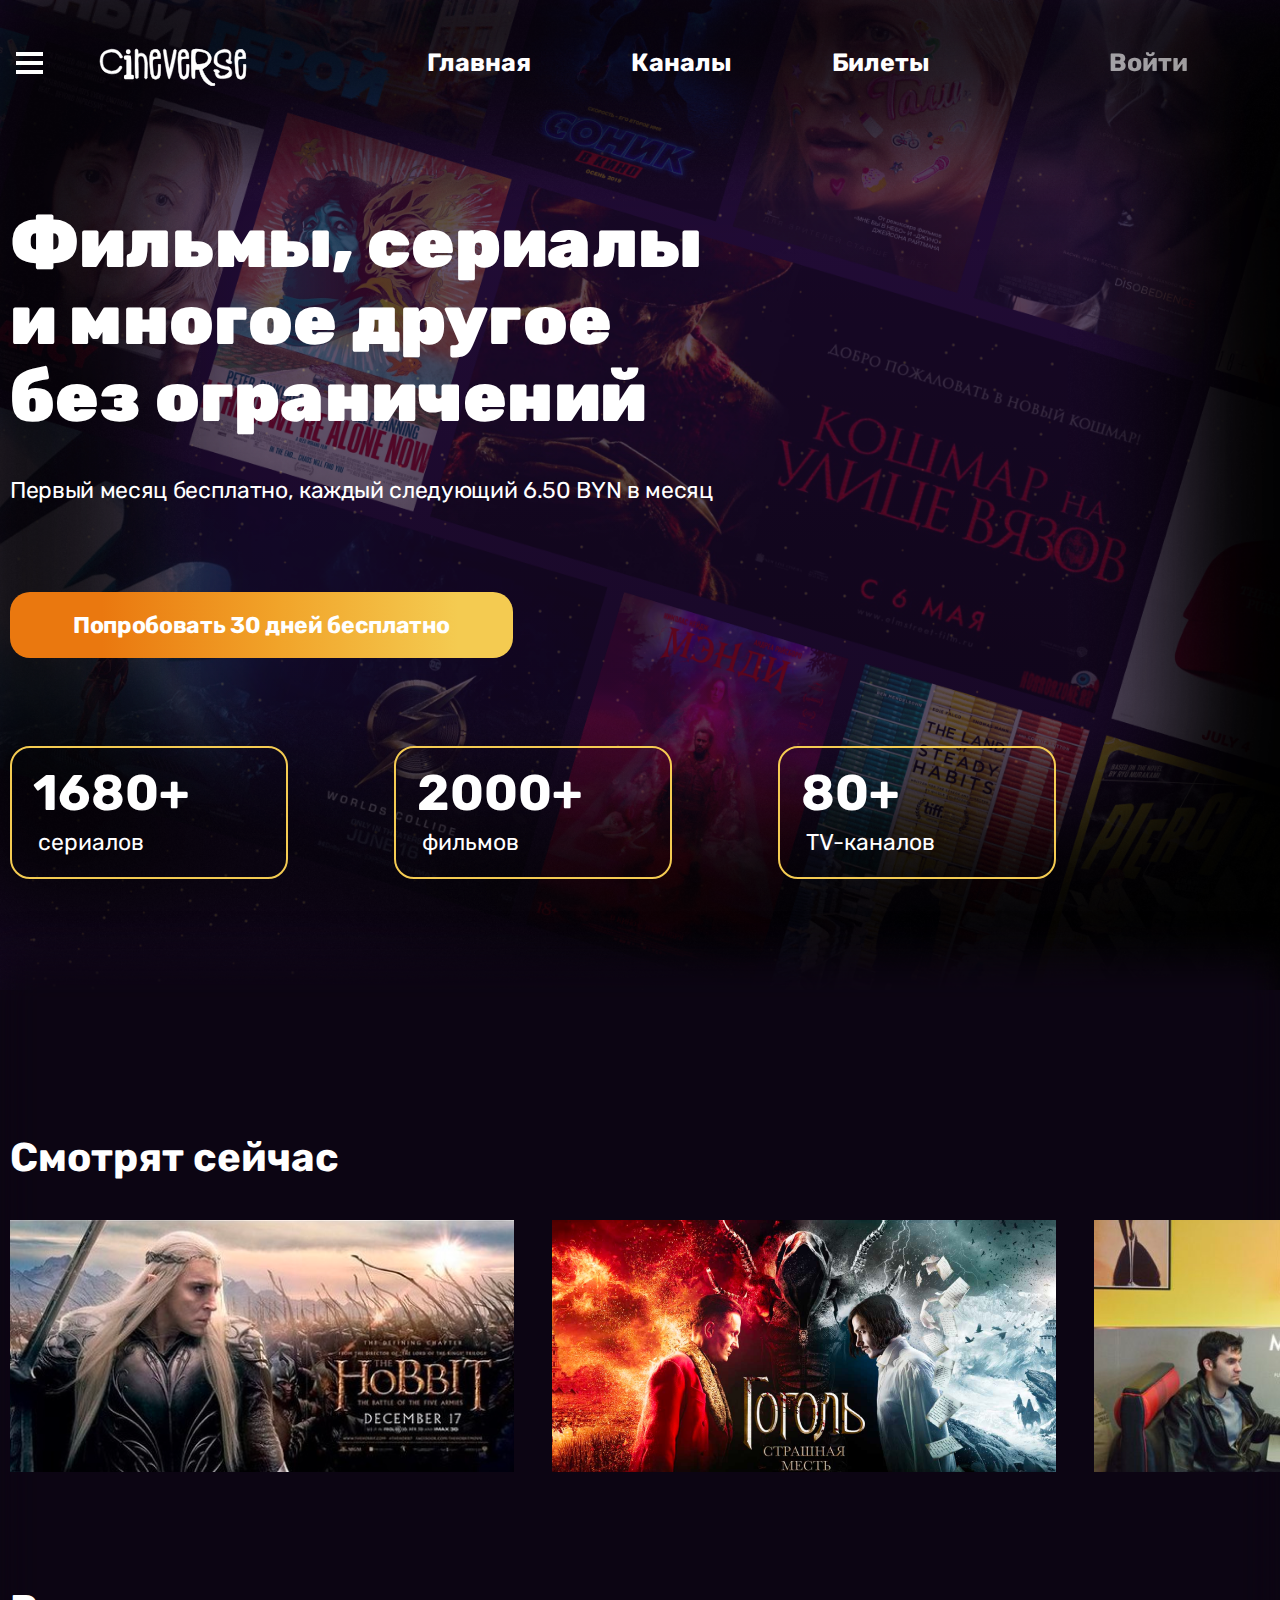
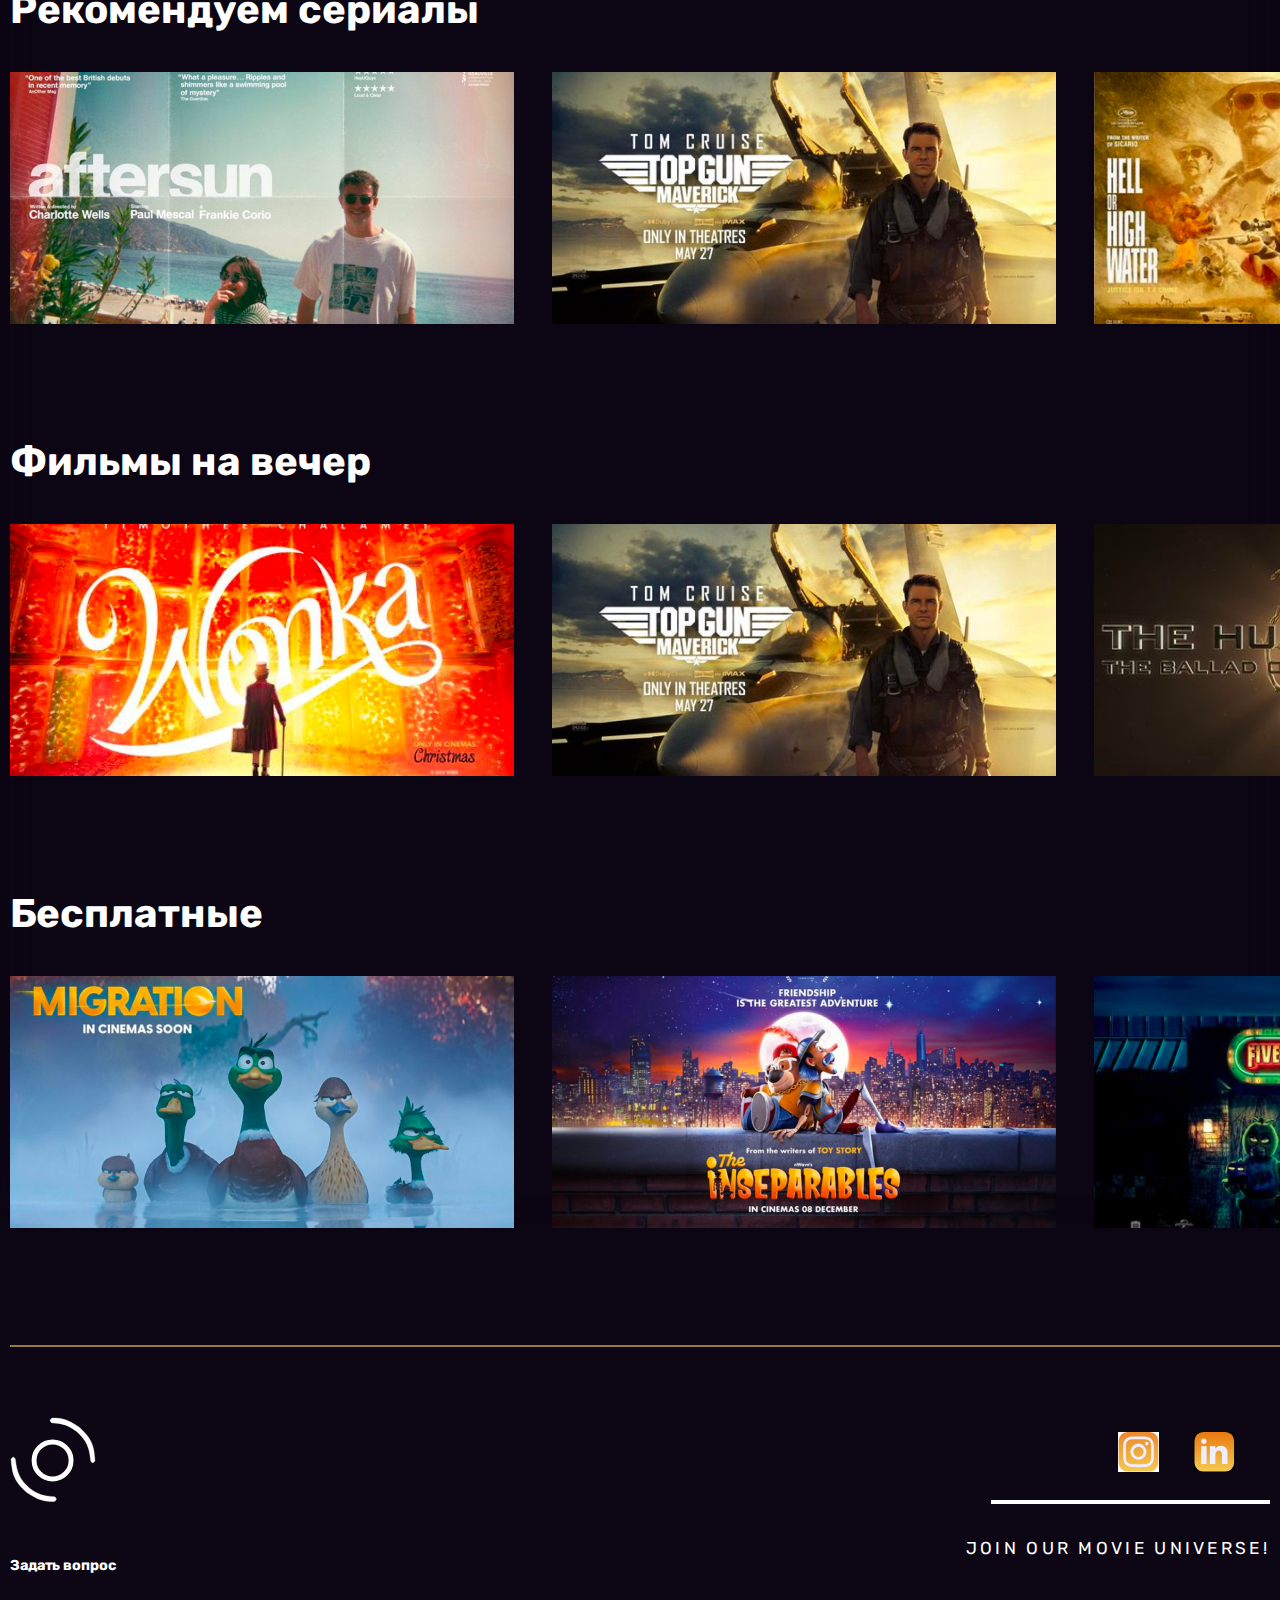
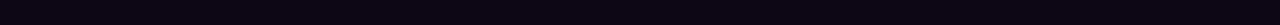
==== commit 34faf0d6: "ustall" ====
--- a/index.html
+++ b/index.html
@@ -8,7 +8,7 @@
     <link rel="preconnect" href="https://fonts.googleapis.com" />
     <link rel="preconnect" href="https://fonts.gstatic.com" crossorigin />
     <link
-      href="https://fonts.googleapis.com/css2?family=Rubik:wght@400;700;900&display=swap"
+      href="https://fonts.googleapis.com/css2?family=Rubik:wght@400;500;700;900&display=swap"
       rel="stylesheet"
     />
     <link rel="stylesheet" href="style.css" />
@@ -35,7 +35,7 @@
                   </li>
                   <li class="menu-item">
                     <img class="menu-icon" src="images/ticket.png" alt="" /><a
-                      href=""
+                      href="posters.html"
                       class="menu-link"
                       >Билеты</a
                     >
@@ -67,7 +67,7 @@
                   <a class="menu__list-link" href="#">Каналы</a>
                 </li>
                 <li class="menu__list-item">
-                  <a class="menu__list-link" href="#">Билеты</a>
+                  <a class="menu__list-link" href="posters.html">Билеты</a>
                 </li>
               </ul>
             </nav>
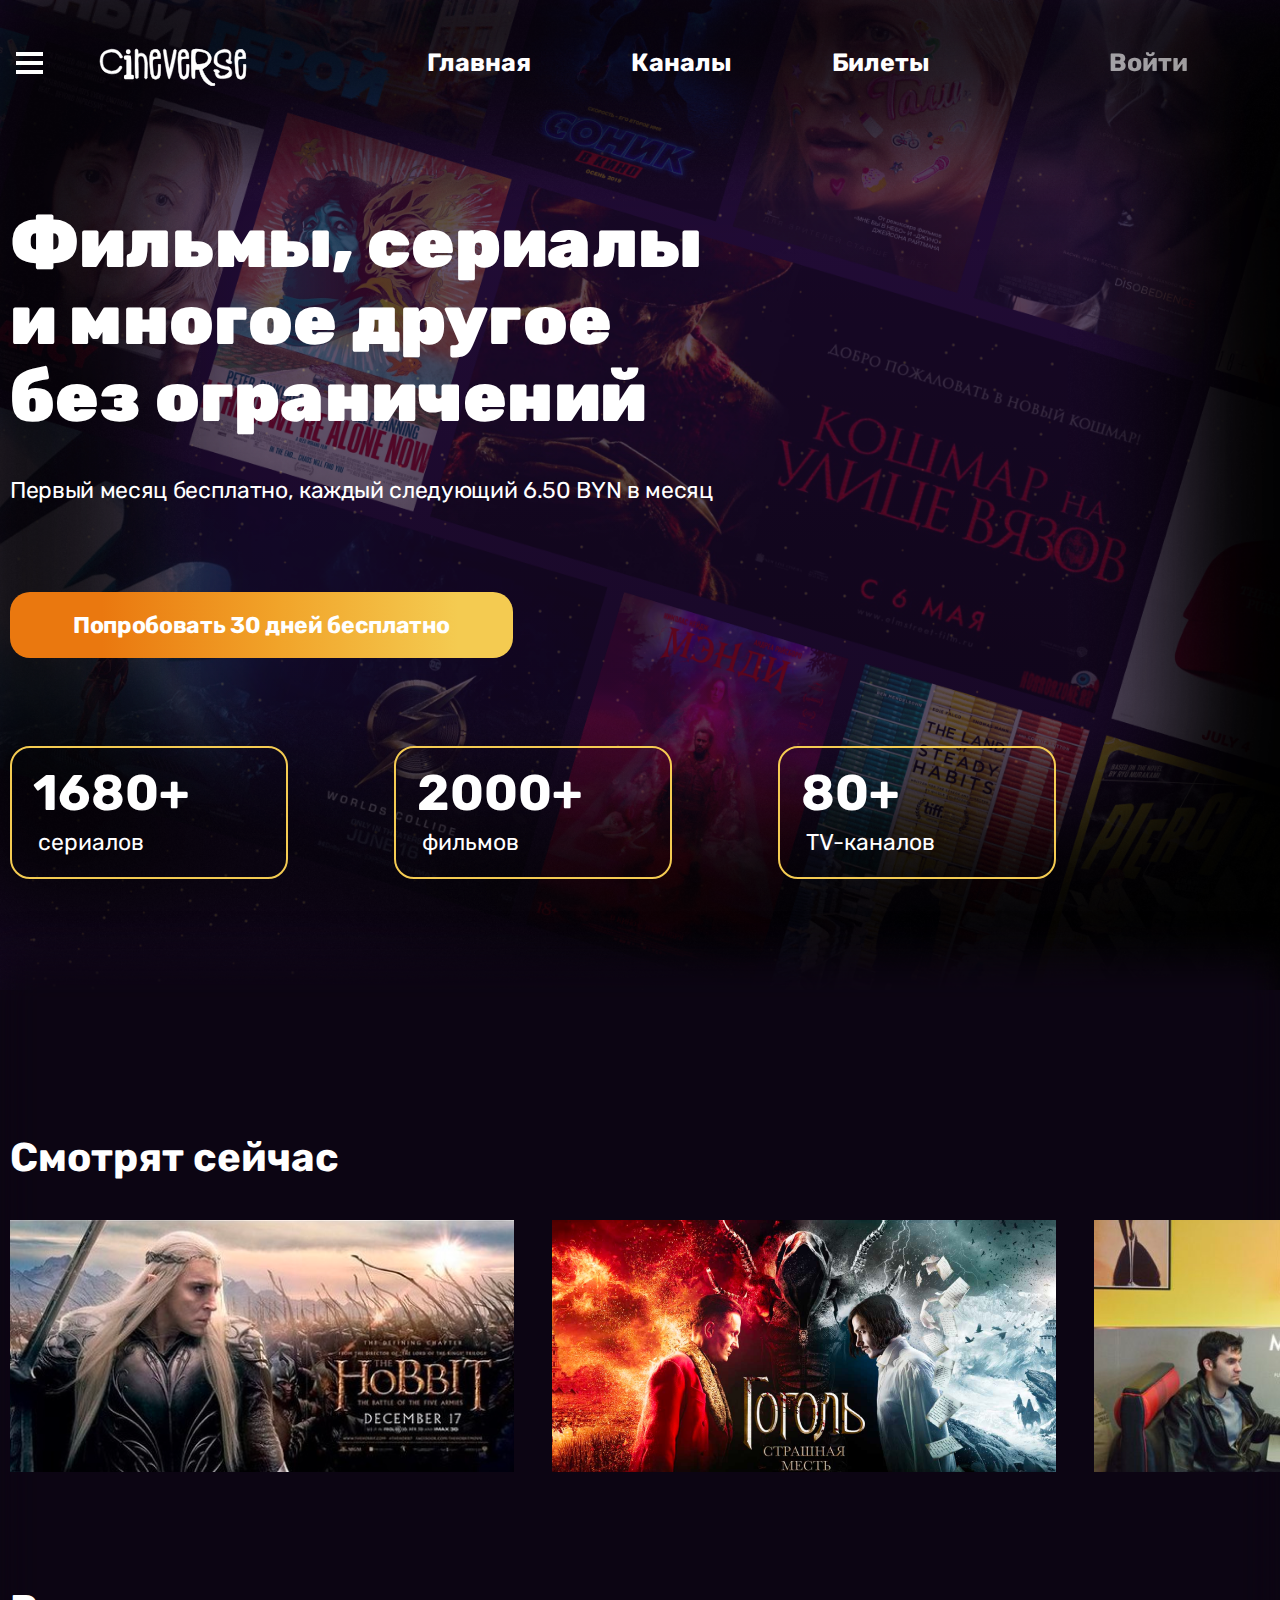
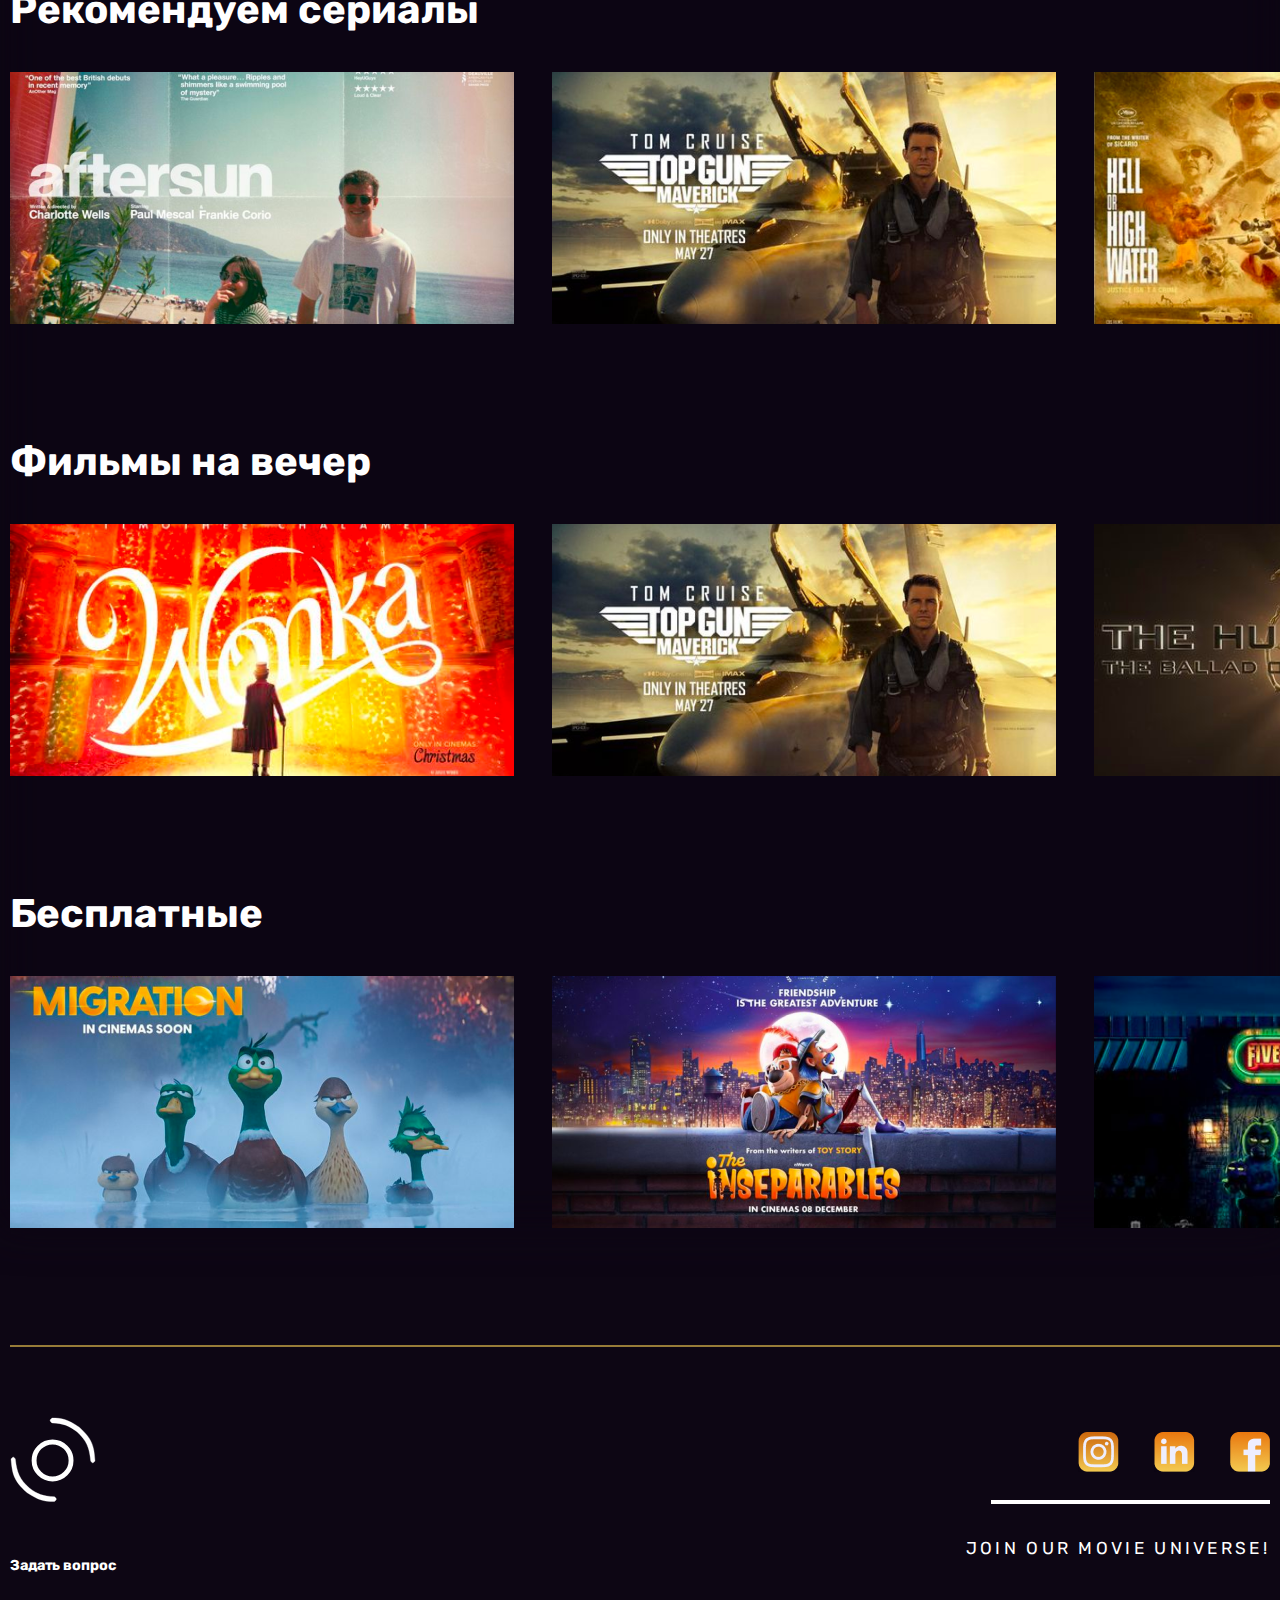
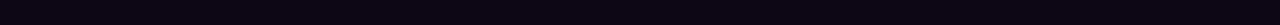
==== commit ead0dc78: "aaaaaaaaaaaa" ====
--- a/index.html
+++ b/index.html
@@ -176,9 +176,9 @@
                 </div>
                 <div class="footer__social-media">
                   <div class="social-media">
-                    <img src="images/inst.svg" alt="" />
-                    <img src="images/linked.svg" alt="" />
-                    <img src="images/facebook.svg" alt="" />
+                    <img src="images/inst.png" alt="" />
+                    <img src="images/in.png" alt="" />
+                    <img src="images/f.png" alt="" />
                   </div>
                   <div class="horizontal-line--small"></div>
                   <p class="footer__wish">JOIN OUR MOVIE UNIVERSE!</p>
